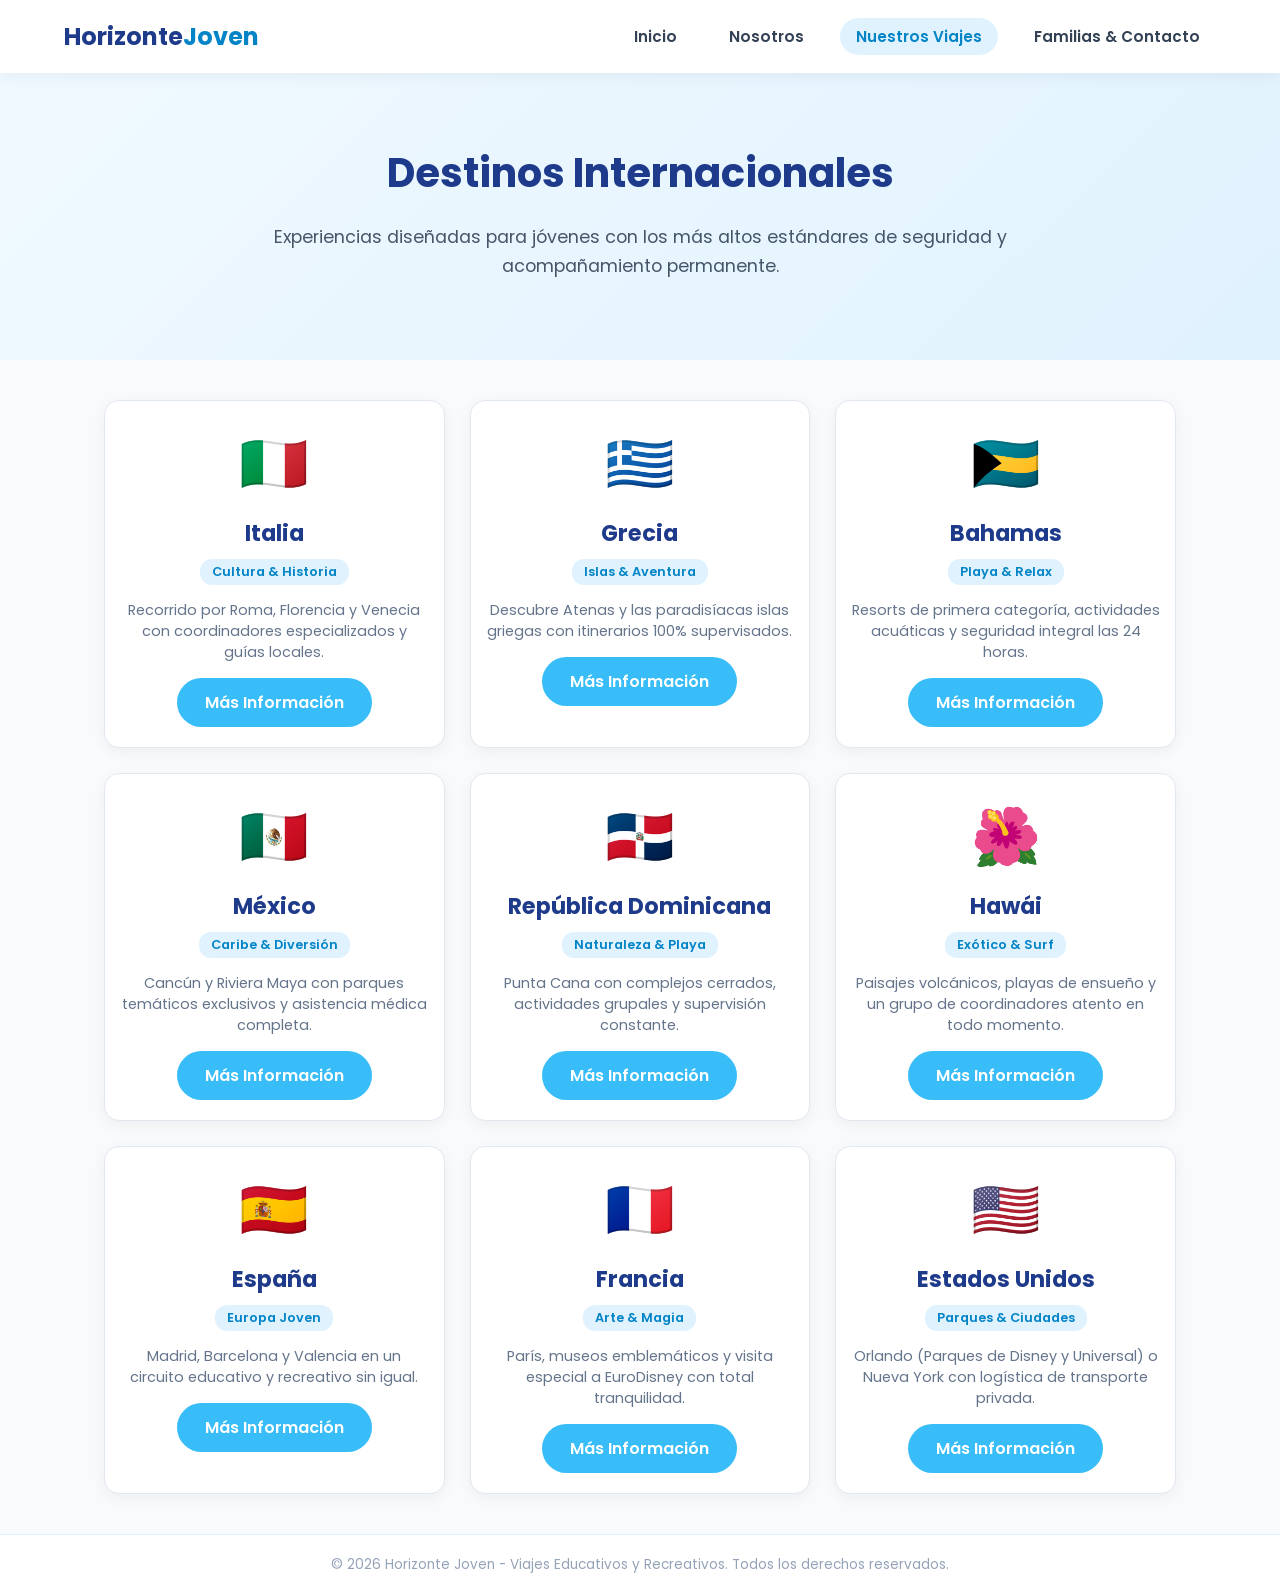
==== viajes.html @ dd91d9dc "Create viajes.html actualice mi sitio web para cuando quiera tocar el boton destino me aparezcan lug" ====
<!DOCTYPE html>
<html lang="es">
<head>
    <meta charset="UTF-8">
    <meta name="viewport" content="width=device-width, initial-scale=1.0">
    <title>Nuestros Destinos | Horizonte Joven</title>
    <link rel="stylesheet" href="css/styles.css">
    <link href="https://fonts.googleapis.com/css2?family=Poppins:wght@300;400;600;700&display=swap" rel="stylesheet">
    <style>
        /* Estilos específicos para la cuadrícula de destinos */
        .destinos-grid {
            display: grid;
            grid-template-columns: repeat(auto-fit, minmax(280px, 1fr));
            gap: 25px;
            padding: 40px 5%;
            max-width: 1200px;
            margin: 0 auto;
        }

        .destino-card {
            background: #ffffff;
            border-radius: 15px;
            overflow: hidden;
            box-shadow: var(--sombra-suave);
            border: 1px solid #e2e8f0;
            transition: transform 0.3s ease, box-shadow 0.3s ease;
            text-align: center;
            padding-bottom: 20px;
        }

        .destino-card:hover {
            transform: translateY(-8px);
            box-shadow: 0 8px 25px rgba(56, 189, 248, 0.2);
            border-color: var(--celeste-principal);
        }

        .destino-card .bandera {
            font-size: 3.5rem;
            margin: 20px 0 10px 0;
        }

        .destino-card h3 {
            color: var(--azul-serio);
            font-size: 1.4rem;
            margin-bottom: 8px;
        }

        .destino-card p {
            color: #64748b;
            font-size: 0.9rem;
            padding: 0 15px;
            margin-bottom: 15px;
        }

        .destino-card .tag {
            display: inline-block;
            background-color: var(--celeste-pastel);
            color: var(--celeste-oscuro);
            padding: 4px 12px;
            border-radius: 12px;
            font-size: 0.8rem;
            font-weight: 600;
            margin-bottom: 15px;
        }
    </style>
</head>
<body>

    <!-- Encabezado / Menú -->
    <header class="header">
        <div class="logo">
            <h1>Horizonte<span>Joven</span></h1>
        </div>
        <nav class="navbar">
            <ul class="nav-links">
                <li><a href="index.html">Inicio</a></li>
                <li><a href="nosotros.html">Nosotros</a></li>
                <li><a href="viajes.html" class="active">Nuestros Viajes</a></li>
                <li><a href="contacto.html">Familias & Contacto</a></li>
            </ul>
        </nav>
    </header>

    <!-- Banner Superior -->
    <section class="hero" style="padding: 50px 5%;">
        <div class="hero-content">
            <h2>Destinos Internacionales</h2>
            <p>Experiencias diseñadas para jóvenes con los más altos estándares de seguridad y acompañamiento permanente.</p>
        </div>
    </section>

    <!-- Tarjetas de Destinos -->
    <section class="destinos-grid">

        <!-- Italia -->
        <div class="destino-card">
            <div class="bandera">🇮🇹</div>
            <h3>Italia</h3>
            <span class="tag">Cultura & Historia</span>
            <p>Recorrido por Roma, Florencia y Venecia con coordinadores especializados y guías locales.</p>
            <a href="contacto.html" class="btn btn-primary">Más Información</a>
        </div>

        <!-- Grecia -->
        <div class="destino-card">
            <div class="bandera">🇬🇷</div>
            <h3>Grecia</h3>
            <span class="tag">Islas & Aventura</span>
            <p>Descubre Atenas y las paradisíacas islas griegas con itinerarios 100% supervisados.</p>
            <a href="contacto.html" class="btn btn-primary">Más Información</a>
        </div>

        <!-- Bahamas -->
        <div class="destino-card">
            <div class="bandera">🇧🇸</div>
            <h3>Bahamas</h3>
            <span class="tag">Playa & Relax</span>
            <p>Resorts de primera categoría, actividades acuáticas y seguridad integral las 24 horas.</p>
            <a href="contacto.html" class="btn btn-primary">Más Información</a>
        </div>

        <!-- México -->
        <div class="destino-card">
            <div class="bandera">🇲🇽</div>
            <h3>México</h3>
            <span class="tag">Caribe & Diversión</span>
            <p>Cancún y Riviera Maya con parques temáticos exclusivos y asistencia médica completa.</p>
            <a href="contacto.html" class="btn btn-primary">Más Información</a>
        </div>

        <!-- República Dominicana -->
        <div class="destino-card">
            <div class="bandera">🇩🇴</div>
            <h3>República Dominicana</h3>
            <span class="tag">Naturaleza & Playa</span>
            <p>Punta Cana con complejos cerrados, actividades grupales y supervisión constante.</p>
            <a href="contacto.html" class="btn btn-primary">Más Información</a>
        </div>

        <!-- Hawái -->
        <div class="destino-card">
            <div class="bandera">🌺</div>
            <h3>Hawái</h3>
            <span class="tag">Exótico & Surf</span>
            <p>Paisajes volcánicos, playas de ensueño y un grupo de coordinadores atento en todo momento.</p>
            <a href="contacto.html" class="btn btn-primary">Más Información</a>
        </div>

        <!-- España -->
        <div class="destino-card">
            <div class="bandera">🇪🇸</div>
            <h3>España</h3>
            <span class="tag">Europa Joven</span>
            <p>Madrid, Barcelona y Valencia en un circuito educativo y recreativo sin igual.</p>
            <a href="contacto.html" class="btn btn-primary">Más Información</a>
        </div>

        <!-- Francia -->
        <div class="destino-card">
            <div class="bandera">🇫🇷</div>
            <h3>Francia</h3>
            <span class="tag">Arte & Magia</span>
            <p>París, museos emblemáticos y visita especial a EuroDisney con total tranquilidad.</p>
            <a href="contacto.html" class="btn btn-primary">Más Información</a>
        </div>

        <!-- Estados Unidos -->
        <div class="destino-card">
            <div class="bandera">🇺🇸</div>
            <h3>Estados Unidos</h3>
            <span class="tag">Parques & Ciudades</span>
            <p>Orlando (Parques de Disney y Universal) o Nueva York con logística de transporte privada.</p>
            <a href="contacto.html" class="btn btn-primary">Más Información</a>
        </div>

    </section>

    <!-- Pie de página -->
    <footer>
        <p>&copy; 2026 Horizonte Joven - Viajes Educativos y Recreativos. Todos los derechos reservados.</p>
    </footer>

</body>
</html>
---- css/styles.css ----
/* Variables de Colores Pasteles y Celestes */
:root {
    --celeste-pastel: #e0f2fe;
    --celeste-principal: #38bdf8;
    --celeste-oscuro: #0284c7;
    --azul-serio: #1e3a8a;
    --blanco-fondo: #f8fafc;
    --texto-principal: #334155;
    --sombra-suave: 0 4px 15px rgba(0, 0, 0, 0.05);
}

/* Estilos Generales */
* {
    margin: 0;
    padding: 0;
    box-sizing: border-box;
    font-family: 'Poppins', sans-serif;
}

body {
    background-color: var(--blanco-fondo);
    color: var(--texto-principal);
}

/* Header y Barra de Navegación */
.header {
    display: flex;
    justify-content: space-between;
    align-items: center;
    padding: 1.2rem 5%;
    background-color: #ffffff;
    box-shadow: var(--sombra-suave);
    position: sticky;
    top: 0;
    z-index: 100;
}

.logo h1 {
    font-size: 1.5rem;
    color: var(--azul-serio);
}

.logo span {
    color: var(--celeste-oscuro);
}

/* Menú y Efectos Hover */
.nav-links {
    display: flex;
    list-style: none;
    gap: 20px;
}

.nav-links a {
    text-decoration: none;
    color: var(--texto-principal);
    font-weight: 600;
    font-size: 0.95rem;
    padding: 8px 16px;
    border-radius: 20px;
    transition: all 0.3s ease;
}

/* EFECTO HOVER EN EL MENÚ */
.nav-links a:hover {
    background-color: var(--celeste-pastel);
    color: var(--celeste-oscuro);
    transform: translateY(-2px);
}

.nav-links a.active {
    background-color: var(--celeste-pastel);
    color: var(--celeste-oscuro);
}

/* Hero Section */
.hero {
    background: linear-gradient(135deg, #f0f9ff 0%, var(--celeste-pastel) 100%);
    padding: 80px 5%;
    text-align: center;
}

.hero-content {
    max-width: 800px;
    margin: 0 auto;
}

.badge {
    background-color: #ffffff;
    color: var(--celeste-oscuro);
    padding: 6px 16px;
    border-radius: 20px;
    font-size: 0.85rem;
    font-weight: 600;
    border: 1px solid var(--celeste-principal);
}

.hero h2 {
    font-size: 2.5rem;
    color: var(--azul-serio);
    margin: 20px 0;
}

.hero p {
    font-size: 1.1rem;
    color: #475569;
    line-height: 1.6;
    margin-bottom: 30px;
}

/* Botones */
.btn {
    padding: 12px 28px;
    border-radius: 25px;
    font-weight: 600;
    cursor: pointer;
    border: none;
    transition: all 0.3s ease;
    text-decoration: none;
    display: inline-block;
}

.btn-primary {
    background-color: var(--celeste-principal);
    color: white;
}

.btn-primary:hover {
    background-color: var(--celeste-oscuro);
    box-shadow: 0 4px 10px rgba(56, 189, 248, 0.4);
}

.btn-secondary {
    background-color: #ffffff;
    color: var(--azul-serio);
    border: 1px solid var(--celeste-principal);
    margin-left: 10px;
}

.btn-secondary:hover {
    background-color: var(--celeste-pastel);
}

/* Sección de Tarjetas / Valores */
.features {
    padding: 60px 5%;
    text-align: center;
}

.features h2 {
    color: var(--azul-serio);
    margin-bottom: 40px;
}

.cards-container {
    display: flex;
    justify-content: center;
    gap: 30px;
    flex-wrap: wrap;
}

.card {
    background: white;
    padding: 30px;
    border-radius: 15px;
    width: 300px;
    box-shadow: var(--sombra-suave);
    border: 1px solid #f1f5f9;
    transition: transform 0.3s ease;
}

.card:hover {
    transform: translateY(-5px);
    border-color: var(--celeste-principal);
}

.card .icon {
    font-size: 2.5rem;
    margin-bottom: 15px;
}

.card h3 {
    color: var(--azul-serio);
    margin-bottom: 10px;
}

.card p {
    font-size: 0.9rem;
    color: #64748b;
    line-height: 1.5;
}

/* Estilos del Modal JavaScript */
.modal {
    display: none; 
    position: fixed; 
    top: 0;
    left: 0;
    width: 100%;
    height: 100%;
    background-color: rgba(0, 0, 0, 0.4);
    justify-content: center;
    align-items: center;
}

.modal-content {
    background-color: white;
    padding: 30px;
    border-radius: 15px;
    max-width: 500px;
    width: 90%;
    position: relative;
    border-top: 5px solid var(--celeste-principal);
}

.close-btn {
    position: absolute;
    right: 20px;
    top: 15px;
    font-size: 1.5rem;
    cursor: pointer;
}

.modal-content ul {
    list-style: none;
    margin-top: 15px;
}

.modal-content li {
    margin-bottom: 10px;
    color: var(--texto-principal);
}

/* Footer */
footer {
    background-color: #ffffff;
    text-align: center;
    padding: 20px;
    border-top: 1px solid var(--celeste-pastel);
    color: #94a3b8;
    font-size: 0.85rem;
}
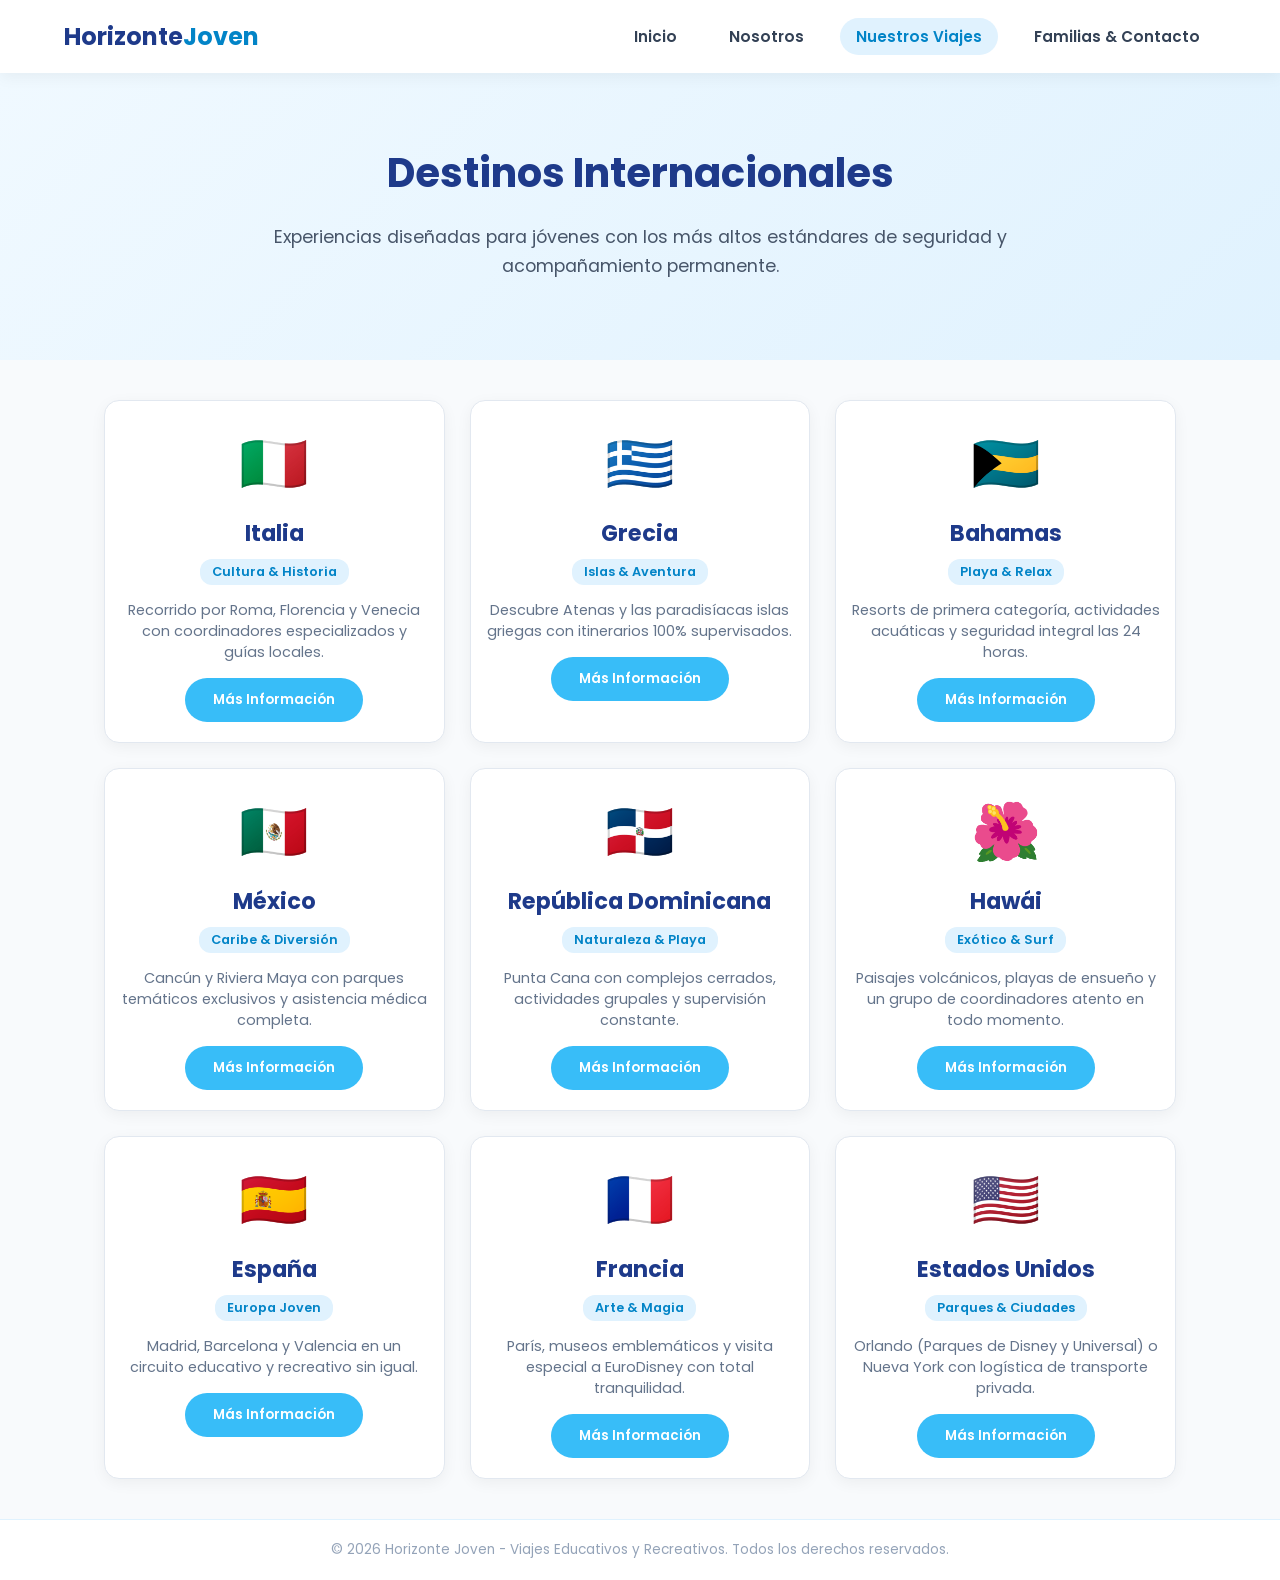
==== commit a4decf7e: "Update viajes.html actualice mi pagina web" ====
--- a/viajes.html
+++ b/viajes.html
@@ -7,7 +7,6 @@
     <link rel="stylesheet" href="css/styles.css">
     <link href="https://fonts.googleapis.com/css2?family=Poppins:wght@300;400;600;700&display=swap" rel="stylesheet">
     <style>
-        /* Estilos específicos para la cuadrícula de destinos */
         .destinos-grid {
             display: grid;
             grid-template-columns: repeat(auto-fit, minmax(280px, 1fr));
@@ -26,6 +25,7 @@
             transition: transform 0.3s ease, box-shadow 0.3s ease;
             text-align: center;
             padding-bottom: 20px;
+            cursor: pointer;
         }
 
         .destino-card:hover {
@@ -62,6 +62,43 @@
             font-weight: 600;
             margin-bottom: 15px;
         }
+
+        /* Estilos de la ventana emergente (Modal) */
+        .modal {
+            display: none;
+            position: fixed;
+            top: 0; left: 0;
+            width: 100%; height: 100%;
+            background: rgba(0, 0, 0, 0.7);
+            justify-content: center;
+            align-items: center;
+            z-index: 1000;
+        }
+
+        .modal-contenido {
+            background: #fff;
+            padding: 25px;
+            border-radius: 15px;
+            max-width: 500px;
+            width: 90%;
+            position: relative;
+            text-align: center;
+        }
+
+        .modal-contenido img {
+            width: 100%;
+            height: 200px;
+            object-fit: cover;
+            border-radius: 10px;
+        }
+
+        .cerrar-btn {
+            position: absolute;
+            top: 10px; right: 15px;
+            font-size: 24px;
+            cursor: pointer;
+            color: #333;
+        }
     </style>
 </head>
 <body>
@@ -93,92 +130,108 @@
     <section class="destinos-grid">
 
         <!-- Italia -->
-        <div class="destino-card">
+        <div class="destino-card tarjeta-destino" data-destino="italia">
             <div class="bandera">🇮🇹</div>
             <h3>Italia</h3>
             <span class="tag">Cultura & Historia</span>
             <p>Recorrido por Roma, Florencia y Venecia con coordinadores especializados y guías locales.</p>
-            <a href="contacto.html" class="btn btn-primary">Más Información</a>
+            <button class="btn btn-primary">Más Información</button>
         </div>
 
         <!-- Grecia -->
-        <div class="destino-card">
+        <div class="destino-card tarjeta-destino" data-destino="grecia">
             <div class="bandera">🇬🇷</div>
             <h3>Grecia</h3>
             <span class="tag">Islas & Aventura</span>
             <p>Descubre Atenas y las paradisíacas islas griegas con itinerarios 100% supervisados.</p>
-            <a href="contacto.html" class="btn btn-primary">Más Información</a>
+            <button class="btn btn-primary">Más Información</button>
         </div>
 
         <!-- Bahamas -->
-        <div class="destino-card">
+        <div class="destino-card tarjeta-destino" data-destino="bahamas">
             <div class="bandera">🇧🇸</div>
             <h3>Bahamas</h3>
             <span class="tag">Playa & Relax</span>
             <p>Resorts de primera categoría, actividades acuáticas y seguridad integral las 24 horas.</p>
-            <a href="contacto.html" class="btn btn-primary">Más Información</a>
+            <button class="btn btn-primary">Más Información</button>
         </div>
 
         <!-- México -->
-        <div class="destino-card">
+        <div class="destino-card tarjeta-destino" data-destino="mexico">
             <div class="bandera">🇲🇽</div>
             <h3>México</h3>
             <span class="tag">Caribe & Diversión</span>
             <p>Cancún y Riviera Maya con parques temáticos exclusivos y asistencia médica completa.</p>
-            <a href="contacto.html" class="btn btn-primary">Más Información</a>
+            <button class="btn btn-primary">Más Información</button>
         </div>
 
         <!-- República Dominicana -->
-        <div class="destino-card">
+        <div class="destino-card tarjeta-destino" data-destino="republicadominicana">
             <div class="bandera">🇩🇴</div>
             <h3>República Dominicana</h3>
             <span class="tag">Naturaleza & Playa</span>
             <p>Punta Cana con complejos cerrados, actividades grupales y supervisión constante.</p>
-            <a href="contacto.html" class="btn btn-primary">Más Información</a>
+            <button class="btn btn-primary">Más Información</button>
         </div>
 
         <!-- Hawái -->
-        <div class="destino-card">
+        <div class="destino-card tarjeta-destino" data-destino="hawai">
             <div class="bandera">🌺</div>
             <h3>Hawái</h3>
             <span class="tag">Exótico & Surf</span>
             <p>Paisajes volcánicos, playas de ensueño y un grupo de coordinadores atento en todo momento.</p>
-            <a href="contacto.html" class="btn btn-primary">Más Información</a>
+            <button class="btn btn-primary">Más Información</button>
         </div>
 
         <!-- España -->
-        <div class="destino-card">
+        <div class="destino-card tarjeta-destino" data-destino="espana">
             <div class="bandera">🇪🇸</div>
             <h3>España</h3>
             <span class="tag">Europa Joven</span>
             <p>Madrid, Barcelona y Valencia en un circuito educativo y recreativo sin igual.</p>
-            <a href="contacto.html" class="btn btn-primary">Más Información</a>
+            <button class="btn btn-primary">Más Información</button>
         </div>
 
         <!-- Francia -->
-        <div class="destino-card">
+        <div class="destino-card tarjeta-destino" data-destino="francia">
             <div class="bandera">🇫🇷</div>
             <h3>Francia</h3>
             <span class="tag">Arte & Magia</span>
             <p>París, museos emblemáticos y visita especial a EuroDisney con total tranquilidad.</p>
-            <a href="contacto.html" class="btn btn-primary">Más Información</a>
+            <button class="btn btn-primary">Más Información</button>
         </div>
 
         <!-- Estados Unidos -->
-        <div class="destino-card">
+        <div class="destino-card tarjeta-destino" data-destino="estadosunidos">
             <div class="bandera">🇺🇸</div>
             <h3>Estados Unidos</h3>
             <span class="tag">Parques & Ciudades</span>
             <p>Orlando (Parques de Disney y Universal) o Nueva York con logística de transporte privada.</p>
-            <a href="contacto.html" class="btn btn-primary">Más Información</a>
+            <button class="btn btn-primary">Más Información</button>
         </div>
 
     </section>
+
+    <!-- Ventana Emergente (Modal) -->
+    <div id="modal-destino" class="modal">
+        <div class="modal-contenido">
+            <span class="cerrar-btn">&times;</span>
+            <img id="modal-img" src="" alt="Imagen Destino">
+            <h3 id="modal-titulo" style="margin-top: 15px;"></h3>
+            <span id="modal-tag" class="tag"></span>
+            <p id="modal-desc" style="margin: 10px 0;"></p>
+            <ul id="modal-lista" style="text-align: left; padding-left: 20px; color: #475569;"></ul>
+        </div>
+    </div>
 
     <!-- Pie de página -->
     <footer>
         <p>&copy; 2026 Horizonte Joven - Viajes Educativos y Recreativos. Todos los derechos reservados.</p>
     </footer>
 
+    <!-- Enlaces a Scripts -->
+    <script src="destinos-data.js"></script>
+    <script src="main.js"></script>
+
 </body>
 </html>
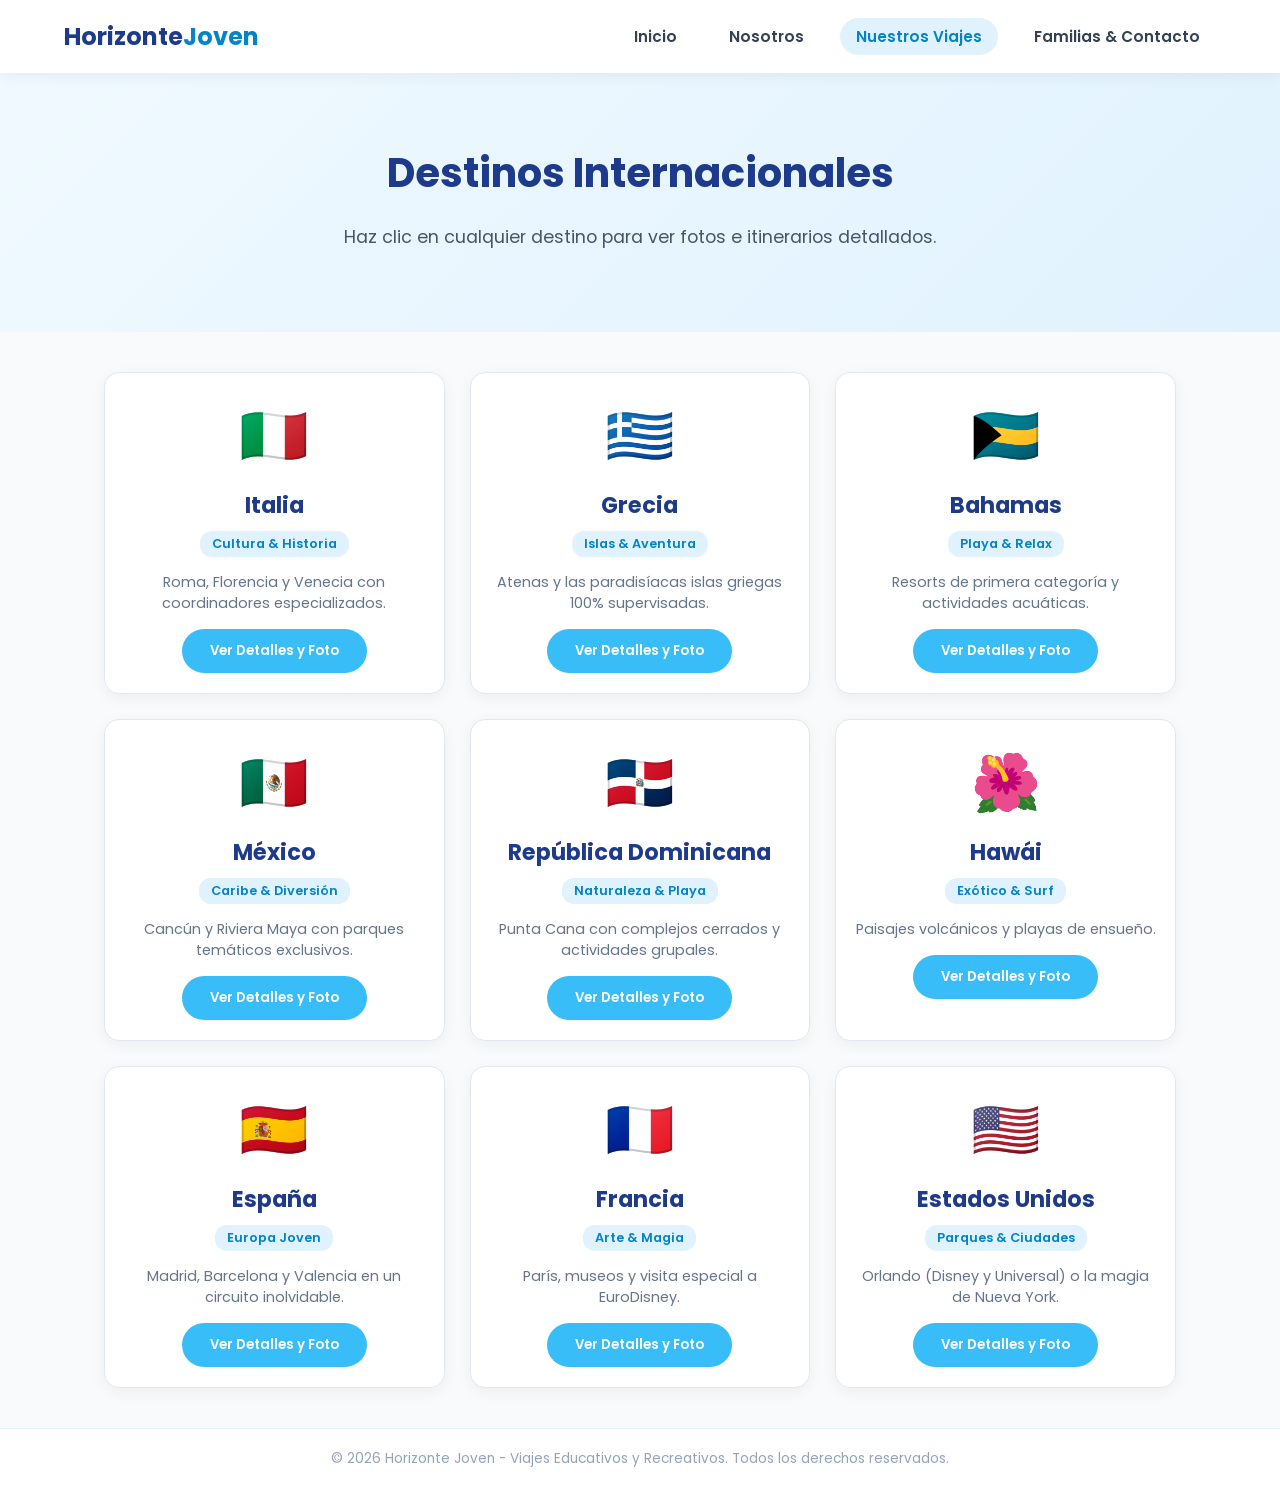
==== commit 0ddee6d4: "Update viajes.html ajuste cosass de lacpagina" ====
--- a/viajes.html
+++ b/viajes.html
@@ -22,15 +22,13 @@
             overflow: hidden;
             box-shadow: var(--sombra-suave);
             border: 1px solid #e2e8f0;
-            transition: transform 0.3s ease, box-shadow 0.3s ease;
+            transition: transform 0.3s ease;
             text-align: center;
             padding-bottom: 20px;
-            cursor: pointer;
         }
 
         .destino-card:hover {
             transform: translateY(-8px);
-            box-shadow: 0 8px 25px rgba(56, 189, 248, 0.2);
             border-color: var(--celeste-principal);
         }
 
@@ -63,47 +61,52 @@
             margin-bottom: 15px;
         }
 
-        /* Estilos de la ventana emergente (Modal) */
-        .modal {
-            display: none;
-            position: fixed;
-            top: 0; left: 0;
-            width: 100%; height: 100%;
-            background: rgba(0, 0, 0, 0.7);
-            justify-content: center;
-            align-items: center;
-            z-index: 1000;
-        }
-
-        .modal-contenido {
-            background: #fff;
-            padding: 25px;
-            border-radius: 15px;
-            max-width: 500px;
-            width: 90%;
-            position: relative;
-            text-align: center;
-        }
-
-        .modal-contenido img {
+        /* Estilos de la foto en el Modal */
+        .modal-img {
             width: 100%;
             height: 200px;
             object-fit: cover;
             border-radius: 10px;
-        }
-
-        .cerrar-btn {
-            position: absolute;
-            top: 10px; right: 15px;
-            font-size: 24px;
-            cursor: pointer;
-            color: #333;
+            margin-bottom: 15px;
+        }
+
+        .modal-content-destino {
+            max-width: 600px;
+            text-align: left;
+        }
+
+        .modal-content-destino h3 {
+            color: var(--azul-serio);
+            font-size: 1.6rem;
+            margin-bottom: 10px;
+        }
+
+        .modal-content-destino p {
+            color: #475569;
+            line-height: 1.6;
+            margin-bottom: 15px;
+        }
+
+        .modal-details {
+            background-color: var(--celeste-pastel);
+            padding: 15px;
+            border-radius: 10px;
+            margin-bottom: 20px;
+        }
+
+        .modal-details ul {
+            list-style: none;
+        }
+
+        .modal-details li {
+            font-size: 0.9rem;
+            color: var(--azul-serio);
+            margin-bottom: 5px;
         }
     </style>
 </head>
 <body>
 
-    <!-- Encabezado / Menú -->
     <header class="header">
         <div class="logo">
             <h1>Horizonte<span>Joven</span></h1>
@@ -118,120 +121,204 @@
         </nav>
     </header>
 
-    <!-- Banner Superior -->
     <section class="hero" style="padding: 50px 5%;">
         <div class="hero-content">
             <h2>Destinos Internacionales</h2>
-            <p>Experiencias diseñadas para jóvenes con los más altos estándares de seguridad y acompañamiento permanente.</p>
+            <p>Haz clic en cualquier destino para ver fotos e itinerarios detallados.</p>
         </div>
     </section>
 
-    <!-- Tarjetas de Destinos -->
+    <!-- Lista de Destinos -->
     <section class="destinos-grid">
 
-        <!-- Italia -->
-        <div class="destino-card tarjeta-destino" data-destino="italia">
+        <div class="destino-card">
             <div class="bandera">🇮🇹</div>
             <h3>Italia</h3>
             <span class="tag">Cultura & Historia</span>
-            <p>Recorrido por Roma, Florencia y Venecia con coordinadores especializados y guías locales.</p>
-            <button class="btn btn-primary">Más Información</button>
-        </div>
-
-        <!-- Grecia -->
-        <div class="destino-card tarjeta-destino" data-destino="grecia">
+            <p>Roma, Florencia y Venecia con coordinadores especializados.</p>
+            <button class="btn btn-primary btn-destino" data-destino="italia">Ver Detalles y Foto</button>
+        </div>
+
+        <div class="destino-card">
             <div class="bandera">🇬🇷</div>
             <h3>Grecia</h3>
             <span class="tag">Islas & Aventura</span>
-            <p>Descubre Atenas y las paradisíacas islas griegas con itinerarios 100% supervisados.</p>
-            <button class="btn btn-primary">Más Información</button>
-        </div>
-
-        <!-- Bahamas -->
-        <div class="destino-card tarjeta-destino" data-destino="bahamas">
+            <p>Atenas y las paradisíacas islas griegas 100% supervisadas.</p>
+            <button class="btn btn-primary btn-destino" data-destino="grecia">Ver Detalles y Foto</button>
+        </div>
+
+        <div class="destino-card">
             <div class="bandera">🇧🇸</div>
             <h3>Bahamas</h3>
             <span class="tag">Playa & Relax</span>
-            <p>Resorts de primera categoría, actividades acuáticas y seguridad integral las 24 horas.</p>
-            <button class="btn btn-primary">Más Información</button>
-        </div>
-
-        <!-- México -->
-        <div class="destino-card tarjeta-destino" data-destino="mexico">
+            <p>Resorts de primera categoría y actividades acuáticas.</p>
+            <button class="btn btn-primary btn-destino" data-destino="bahamas">Ver Detalles y Foto</button>
+        </div>
+
+        <div class="destino-card">
             <div class="bandera">🇲🇽</div>
             <h3>México</h3>
             <span class="tag">Caribe & Diversión</span>
-            <p>Cancún y Riviera Maya con parques temáticos exclusivos y asistencia médica completa.</p>
-            <button class="btn btn-primary">Más Información</button>
-        </div>
-
-        <!-- República Dominicana -->
-        <div class="destino-card tarjeta-destino" data-destino="republicadominicana">
+            <p>Cancún y Riviera Maya con parques temáticos exclusivos.</p>
+            <button class="btn btn-primary btn-destino" data-destino="mexico">Ver Detalles y Foto</button>
+        </div>
+
+        <div class="destino-card">
             <div class="bandera">🇩🇴</div>
             <h3>República Dominicana</h3>
             <span class="tag">Naturaleza & Playa</span>
-            <p>Punta Cana con complejos cerrados, actividades grupales y supervisión constante.</p>
-            <button class="btn btn-primary">Más Información</button>
-        </div>
-
-        <!-- Hawái -->
-        <div class="destino-card tarjeta-destino" data-destino="hawai">
+            <p>Punta Cana con complejos cerrados y actividades grupales.</p>
+            <button class="btn btn-primary btn-destino" data-destino="dominicana">Ver Detalles y Foto</button>
+        </div>
+
+        <div class="destino-card">
             <div class="bandera">🌺</div>
             <h3>Hawái</h3>
             <span class="tag">Exótico & Surf</span>
-            <p>Paisajes volcánicos, playas de ensueño y un grupo de coordinadores atento en todo momento.</p>
-            <button class="btn btn-primary">Más Información</button>
-        </div>
-
-        <!-- España -->
-        <div class="destino-card tarjeta-destino" data-destino="espana">
+            <p>Paisajes volcánicos y playas de ensueño.</p>
+            <button class="btn btn-primary btn-destino" data-destino="hawai">Ver Detalles y Foto</button>
+        </div>
+
+        <div class="destino-card">
             <div class="bandera">🇪🇸</div>
             <h3>España</h3>
             <span class="tag">Europa Joven</span>
-            <p>Madrid, Barcelona y Valencia en un circuito educativo y recreativo sin igual.</p>
-            <button class="btn btn-primary">Más Información</button>
-        </div>
-
-        <!-- Francia -->
-        <div class="destino-card tarjeta-destino" data-destino="francia">
+            <p>Madrid, Barcelona y Valencia en un circuito inolvidable.</p>
+            <button class="btn btn-primary btn-destino" data-destino="espana">Ver Detalles y Foto</button>
+        </div>
+
+        <div class="destino-card">
             <div class="bandera">🇫🇷</div>
             <h3>Francia</h3>
             <span class="tag">Arte & Magia</span>
-            <p>París, museos emblemáticos y visita especial a EuroDisney con total tranquilidad.</p>
-            <button class="btn btn-primary">Más Información</button>
-        </div>
-
-        <!-- Estados Unidos -->
-        <div class="destino-card tarjeta-destino" data-destino="estadosunidos">
+            <p>París, museos y visita especial a EuroDisney.</p>
+            <button class="btn btn-primary btn-destino" data-destino="francia">Ver Detalles y Foto</button>
+        </div>
+
+        <div class="destino-card">
             <div class="bandera">🇺🇸</div>
             <h3>Estados Unidos</h3>
             <span class="tag">Parques & Ciudades</span>
-            <p>Orlando (Parques de Disney y Universal) o Nueva York con logística de transporte privada.</p>
-            <button class="btn btn-primary">Más Información</button>
+            <p>Orlando (Disney y Universal) o la magia de Nueva York.</p>
+            <button class="btn btn-primary btn-destino" data-destino="eeuu">Ver Detalles y Foto</button>
         </div>
 
     </section>
 
-    <!-- Ventana Emergente (Modal) -->
+    <!-- Modal Emergente para el Destino -->
     <div id="modal-destino" class="modal">
-        <div class="modal-contenido">
-            <span class="cerrar-btn">&times;</span>
-            <img id="modal-img" src="" alt="Imagen Destino">
-            <h3 id="modal-titulo" style="margin-top: 15px;"></h3>
-            <span id="modal-tag" class="tag"></span>
-            <p id="modal-desc" style="margin: 10px 0;"></p>
-            <ul id="modal-lista" style="text-align: left; padding-left: 20px; color: #475569;"></ul>
+        <div class="modal-content modal-content-destino">
+            <span class="close-btn">&times;</span>
+            <img id="modal-img" class="modal-img" src="" alt="Foto del destino">
+            <h3 id="modal-titulo"></h3>
+            <p id="modal-descripcion"></p>
+            <div class="modal-details">
+                <ul id="modal-lista"></ul>
+            </div>
+            <a href="contacto.html" class="btn btn-primary" style="display: inline-block; width: 100%; text-align: center;">Consultar por este Viaje</a>
         </div>
     </div>
 
-    <!-- Pie de página -->
     <footer>
         <p>&copy; 2026 Horizonte Joven - Viajes Educativos y Recreativos. Todos los derechos reservados.</p>
     </footer>
 
-    <!-- Enlaces a Scripts -->
-    <script src="destinos-data.js"></script>
-    <script src="main.js"></script>
-
+    <!-- Script Interactivo de los Destinos -->
+    <script>
+        // Información y fotos de cada país
+        const infoDestinos = {
+            italia: {
+                titulo: "Italia: Arte, Historia y Cultura",
+                foto: "https://images.unsplash.com/photo-1552832230-c0197dd311b5?q=80&w=800&auto=format&fit=crop",
+                descripcion: "Un recorrido inolvidable por las ciudades más emblemáticas de Italia. Diseñado para jóvenes que buscan conocer monumentos históricos con la máxima seguridad.",
+                detalles: ["📍 Visitas: Roma, Coliseo, Florencia y paseo en góndola en Venecia.", "🛡️ Cuidado: Bus privado para el grupo durante todo el recorrido.", "🏥 Asistencia: Seguro médico internacional con cobertura total."]
+            },
+            grecia: {
+                titulo: "Grecia: Historia Antigua e Islas Paradisíacas",
+                foto: "https://images.unsplash.com/photo-1533105079780-92b9be482077?q=80&w=800&auto=format&fit=crop",
+                descripcion: "Combina la historia mitológica de Atenas con las hermosas aguas del Mar Egeo en Mykonos y Santorini.",
+                detalles: ["📍 Visitas: Acrópolis de Atenas, Santorini y Mykonos.", "🛡️ Cuidado: Coordinador cada 8 adolescentes en paseos en ferry.", "🏥 Asistencia: Guías locales bilingües y médicos en destino."]
+            },
+            bahamas: {
+                titulo: "Bahamas: Caribe Tropical y Diversión Acuática",
+                foto: "https://images.unsplash.com/photo-1548574505-5e2386903d8f?q=80&w=800&auto=format&fit=crop",
+                descripcion: "Un entorno seguro en resorts privados frente al mar, ideal para el descanso, actividades acuáticas y fiestas de integración supervisadas.",
+                detalles: ["📍 Visitas: Nassau, playas privadas y parques acuáticos.", "🛡️ Cuidado: Salvavidas dedicados y guardias privados 24h.", "🏥 Asistencia: Servicio de enfermería en el resort."]
+            },
+            mexico: {
+                titulo: "México: Cancún y Riviera Maya",
+                foto: "https://images.unsplash.com/photo-1512813195386-6cf811ad3542?q=80&w=800&auto=format&fit=crop",
+                descripcion: "Playa, parques ecológicos como Xcaret y ruinas mayas. Un itinerario lleno de energía y cultura.",
+                detalles: ["📍 Visitas: Chichén Itzá, Cenotes y Parques Xcaret.", "🛡️ Cuidado: Hoteles All-Inclusive familiares cerrados al público general.", "🏥 Asistencia: Pulseras con chip de localización opcional."]
+            },
+            dominicana: {
+                titulo: "República Dominicana: Punta Cana",
+                foto: "https://images.unsplash.com/photo-1540555700478-4be289fbecef?q=80&w=800&auto=format&fit=crop",
+                descripcion: "El destino preferido para graduados y grupos jóvenes. Playas de arena blanca, catamarán y actividades deportivas.",
+                detalles: ["📍 Visitas: Isla Saona, tours de snorkel y playas privadas.", "🛡️ Cuidado: Monitoreo constante del grupo en el hotel.", "🏥 Asistencia: Médico de cabecera viajando con la delegación."]
+            },
+            hawai: {
+                titulo: "Hawái: Naturaleza, Surf y Aventura Volcánica",
+                foto: "https://images.unsplash.com/photo-1507525428034-b723cf961d3e?q=80&w=800&auto=format&fit=crop",
+                descripcion: "Una experiencia exótica y segura en el Pacífico. Explora la cultura Polinesia, volcanes activos y clases de surf adaptadas.",
+                detalles: ["📍 Visitas: Honolulu, Waikiki Beach y Pearl Harbor.", "🛡️ Cuidado: Instructores certificados para actividades de agua.", "🏥 Asistencia: Cobertura de salud de nivel EE. UU."]
+            },
+            espana: {
+                titulo: "España: Madrid, Barcelona y Costa Brava",
+                foto: "https://images.unsplash.com/photo-1543783207-ec64e4d95325?q=80&w=800&auto=format&fit=crop",
+                descripcion: "Cultura, museos, estadios de fútbol y parques de atracciones en un entorno de idioma nativo y máxima tranquilidad.",
+                detalles: ["📍 Visitas: Parque Warner, Estadio Santiago Bernabéu, Sagrada Familia.", "🛡️ Cuidado: Hoteles en zonas residenciales tranquilas.", "🏥 Asistencia: Centro de atención 24h en español."]
+            },
+            francia: {
+                titulo: "Francia: París y Disneyland",
+                foto: "https://images.unsplash.com/photo-1502602898657-3e91760cbb34?q=80&w=800&auto=format&fit=crop",
+                descripcion: "La magia de París combinada con la diversión ilimitada en el parque Disneyland París.",
+                detalles: ["📍 Visitas: Torre Eiffel, Museo del Louvre, Disneyland París.", "🛡️ Cuidado: Entradas prioritarias para evitar filas y aglomeraciones.", "🏥 Asistencia: Staff multilingüe a disposición permanente."]
+            },
+            eeuu: {
+                titulo: "Estados Unidos: Orlando & Nueva York",
+                foto: "https://images.unsplash.com/photo-1508873696983-2df515122519?q=80&w=800&auto=format&fit=crop",
+                descripcion: "La combinación perfecta entre la magia de los parques temáticos de Orlando y la emoción de la Gran Manzana.",
+                detalles: ["📍 Visitas: Magic Kingdom, Universal Studios, Times Square, Estatua de la Libertad.", "🛡️ Cuidado: Traslados en buses privados con choferes certificados.", "🏥 Asistencia: Seguro médico con máxima cobertura en EE. UU."]
+            }
+        };
+
+        const modal = document.getElementById("modal-destino");
+        const closeBtn = document.querySelector(".close-btn");
+        const btns = document.querySelectorAll(".btn-destino");
+
+        btns.forEach(btn => {
+            btn.addEventListener("click", () => {
+                const clave = btn.getAttribute("data-destino");
+                const data = infoDestinos[clave];
+
+                if (data) {
+                    document.getElementById("modal-img").src = data.foto;
+                    document.getElementById("modal-titulo").textContent = data.titulo;
+                    document.getElementById("modal-descripcion").textContent = data.descripcion;
+
+                    const lista = document.getElementById("modal-lista");
+                    lista.innerHTML = "";
+                    data.detalles.forEach(item => {
+                        const li = document.createElement("li");
+                        li.textContent = item;
+                        lista.appendChild(li);
+                    });
+
+                    modal.style.display = "flex";
+                }
+            });
+        });
+
+        closeBtn.addEventListener("click", () => {
+            modal.style.display = "none";
+        });
+
+        window.addEventListener("click", (e) => {
+            if (e.target === modal) {
+                modal.style.display = "none";
+            }
+        });
+    </script>
 </body>
 </html>
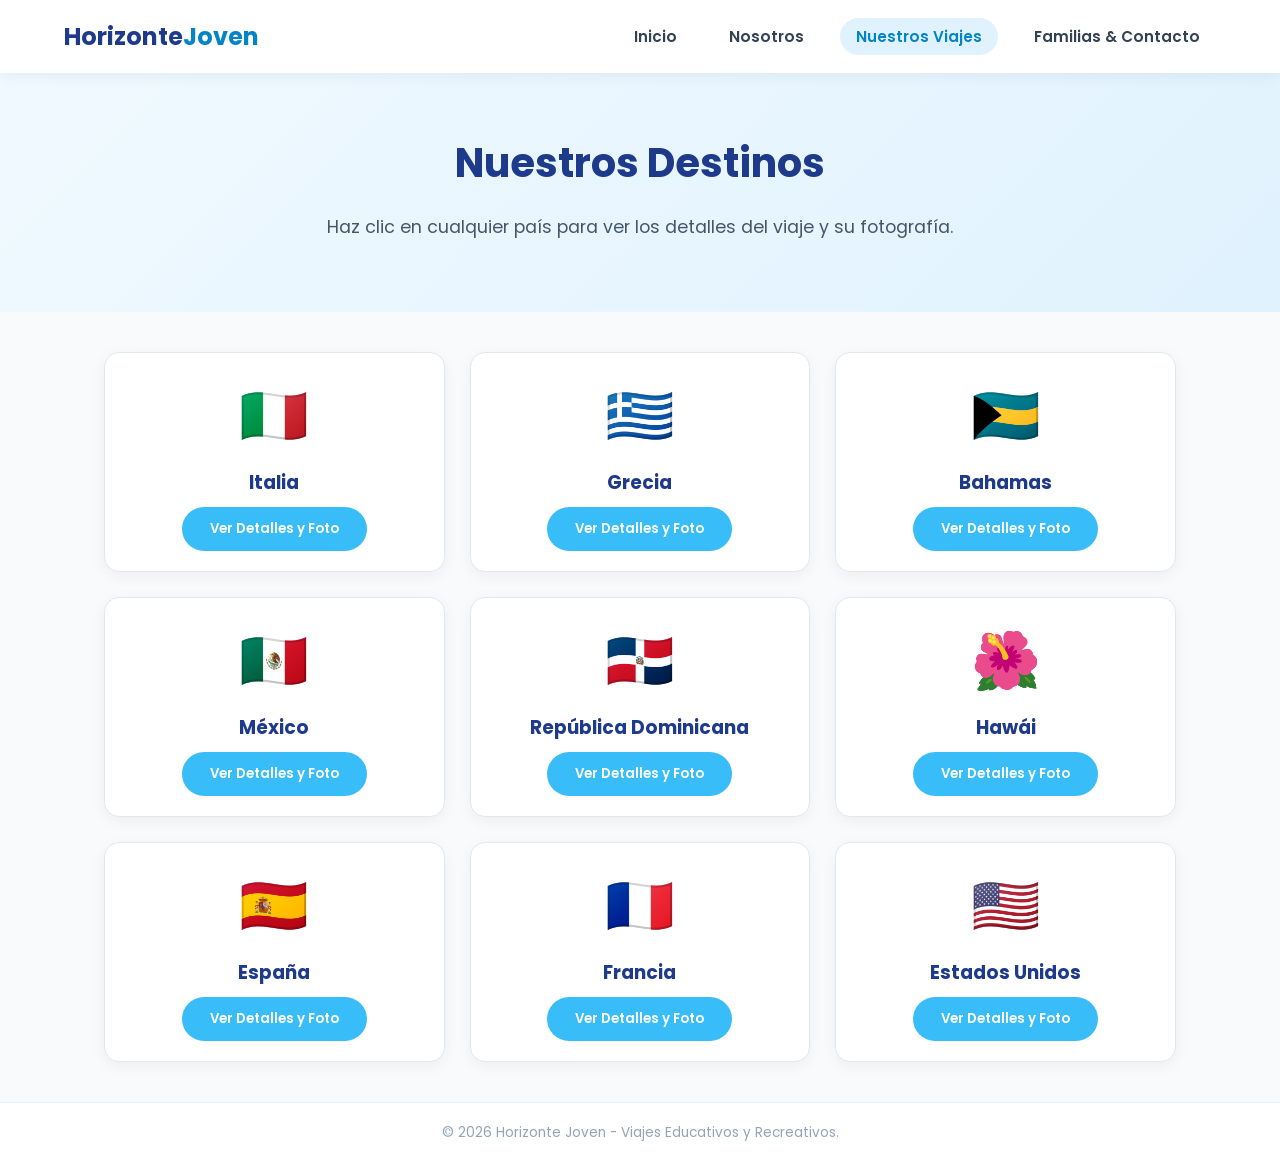
==== commit eeb3379c: "Update viajes.html" ====
--- a/viajes.html
+++ b/viajes.html
@@ -15,93 +15,57 @@
             max-width: 1200px;
             margin: 0 auto;
         }
-
         .destino-card {
             background: #ffffff;
             border-radius: 15px;
-            overflow: hidden;
-            box-shadow: var(--sombra-suave);
+            box-shadow: 0 4px 15px rgba(0, 0, 0, 0.05);
             border: 1px solid #e2e8f0;
-            transition: transform 0.3s ease;
             text-align: center;
-            padding-bottom: 20px;
+            padding: 20px;
         }
-
-        .destino-card:hover {
-            transform: translateY(-8px);
-            border-color: var(--celeste-principal);
+        .destino-card .bandera { font-size: 3.5rem; }
+        .destino-card h3 { color: #1e3a8a; margin: 10px 0; }
+        
+        /* ESTILOS DEL MODAL GARANTIZADOS */
+        .modal {
+            display: none;
+            position: fixed;
+            top: 0;
+            left: 0;
+            width: 100%;
+            height: 100%;
+            background-color: rgba(0, 0, 0, 0.6);
+            z-index: 1000;
+            justify-content: center;
+            align-items: center;
         }
-
-        .destino-card .bandera {
-            font-size: 3.5rem;
-            margin: 20px 0 10px 0;
+        .modal-content-destino {
+            background-color: #ffffff;
+            padding: 25px;
+            border-radius: 15px;
+            max-width: 500px;
+            width: 90%;
+            position: relative;
+            box-shadow: 0 10px 25px rgba(0,0,0,0.2);
+            text-align: left;
         }
-
-        .destino-card h3 {
-            color: var(--azul-serio);
-            font-size: 1.4rem;
-            margin-bottom: 8px;
+        .close-btn {
+            position: absolute;
+            right: 15px;
+            top: 10px;
+            font-size: 2rem;
+            font-weight: bold;
+            color: #64748b;
+            cursor: pointer;
         }
-
-        .destino-card p {
-            color: #64748b;
-            font-size: 0.9rem;
-            padding: 0 15px;
-            margin-bottom: 15px;
-        }
-
-        .destino-card .tag {
-            display: inline-block;
-            background-color: var(--celeste-pastel);
-            color: var(--celeste-oscuro);
-            padding: 4px 12px;
-            border-radius: 12px;
-            font-size: 0.8rem;
-            font-weight: 600;
-            margin-bottom: 15px;
-        }
-
-        /* Estilos de la foto en el Modal */
+        .close-btn:hover { color: #000; }
         .modal-img {
             width: 100%;
             height: 200px;
             object-fit: cover;
             border-radius: 10px;
+            margin-top: 15px;
             margin-bottom: 15px;
-        }
-
-        .modal-content-destino {
-            max-width: 600px;
-            text-align: left;
-        }
-
-        .modal-content-destino h3 {
-            color: var(--azul-serio);
-            font-size: 1.6rem;
-            margin-bottom: 10px;
-        }
-
-        .modal-content-destino p {
-            color: #475569;
-            line-height: 1.6;
-            margin-bottom: 15px;
-        }
-
-        .modal-details {
-            background-color: var(--celeste-pastel);
-            padding: 15px;
-            border-radius: 10px;
-            margin-bottom: 20px;
-        }
-
-        .modal-details ul {
-            list-style: none;
-        }
-
-        .modal-details li {
-            font-size: 0.9rem;
-            color: var(--azul-serio);
-            margin-bottom: 5px;
         }
     </style>
 </head>
@@ -121,190 +85,98 @@
         </nav>
     </header>
 
-    <section class="hero" style="padding: 50px 5%;">
+    <section class="hero" style="padding: 40px 5%;">
         <div class="hero-content">
-            <h2>Destinos Internacionales</h2>
-            <p>Haz clic en cualquier destino para ver fotos e itinerarios detallados.</p>
+            <h2>Nuestros Destinos</h2>
+            <p>Haz clic en cualquier país para ver los detalles del viaje y su fotografía.</p>
         </div>
     </section>
 
-    <!-- Lista de Destinos -->
     <section class="destinos-grid">
-
         <div class="destino-card">
             <div class="bandera">🇮🇹</div>
             <h3>Italia</h3>
-            <span class="tag">Cultura & Historia</span>
-            <p>Roma, Florencia y Venecia con coordinadores especializados.</p>
             <button class="btn btn-primary btn-destino" data-destino="italia">Ver Detalles y Foto</button>
         </div>
-
         <div class="destino-card">
             <div class="bandera">🇬🇷</div>
             <h3>Grecia</h3>
-            <span class="tag">Islas & Aventura</span>
-            <p>Atenas y las paradisíacas islas griegas 100% supervisadas.</p>
             <button class="btn btn-primary btn-destino" data-destino="grecia">Ver Detalles y Foto</button>
         </div>
-
         <div class="destino-card">
             <div class="bandera">🇧🇸</div>
             <h3>Bahamas</h3>
-            <span class="tag">Playa & Relax</span>
-            <p>Resorts de primera categoría y actividades acuáticas.</p>
             <button class="btn btn-primary btn-destino" data-destino="bahamas">Ver Detalles y Foto</button>
         </div>
-
         <div class="destino-card">
             <div class="bandera">🇲🇽</div>
             <h3>México</h3>
-            <span class="tag">Caribe & Diversión</span>
-            <p>Cancún y Riviera Maya con parques temáticos exclusivos.</p>
             <button class="btn btn-primary btn-destino" data-destino="mexico">Ver Detalles y Foto</button>
         </div>
-
         <div class="destino-card">
             <div class="bandera">🇩🇴</div>
             <h3>República Dominicana</h3>
-            <span class="tag">Naturaleza & Playa</span>
-            <p>Punta Cana con complejos cerrados y actividades grupales.</p>
             <button class="btn btn-primary btn-destino" data-destino="dominicana">Ver Detalles y Foto</button>
         </div>
-
         <div class="destino-card">
             <div class="bandera">🌺</div>
             <h3>Hawái</h3>
-            <span class="tag">Exótico & Surf</span>
-            <p>Paisajes volcánicos y playas de ensueño.</p>
             <button class="btn btn-primary btn-destino" data-destino="hawai">Ver Detalles y Foto</button>
         </div>
-
         <div class="destino-card">
             <div class="bandera">🇪🇸</div>
             <h3>España</h3>
-            <span class="tag">Europa Joven</span>
-            <p>Madrid, Barcelona y Valencia en un circuito inolvidable.</p>
             <button class="btn btn-primary btn-destino" data-destino="espana">Ver Detalles y Foto</button>
         </div>
-
         <div class="destino-card">
             <div class="bandera">🇫🇷</div>
             <h3>Francia</h3>
-            <span class="tag">Arte & Magia</span>
-            <p>París, museos y visita especial a EuroDisney.</p>
             <button class="btn btn-primary btn-destino" data-destino="francia">Ver Detalles y Foto</button>
         </div>
-
         <div class="destino-card">
             <div class="bandera">🇺🇸</div>
             <h3>Estados Unidos</h3>
-            <span class="tag">Parques & Ciudades</span>
-            <p>Orlando (Disney y Universal) o la magia de Nueva York.</p>
             <button class="btn btn-primary btn-destino" data-destino="eeuu">Ver Detalles y Foto</button>
         </div>
-
     </section>
 
-    <!-- Modal Emergente para el Destino -->
+    <!-- Ventana Emergente (Modal) -->
     <div id="modal-destino" class="modal">
-        <div class="modal-content modal-content-destino">
-            <span class="close-btn">&times;</span>
+        <div class="modal-content-destino">
+            <span class="close-btn" id="close-modal">&times;</span>
             <img id="modal-img" class="modal-img" src="" alt="Foto del destino">
-            <h3 id="modal-titulo"></h3>
-            <p id="modal-descripcion"></p>
-            <div class="modal-details">
-                <ul id="modal-lista"></ul>
-            </div>
-            <a href="contacto.html" class="btn btn-primary" style="display: inline-block; width: 100%; text-align: center;">Consultar por este Viaje</a>
+            <h3 id="modal-titulo" style="color: #1e3a8a;"></h3>
+            <p id="modal-descripcion" style="margin: 10px 0; color: #475569; line-height: 1.5;"></p>
         </div>
     </div>
 
     <footer>
-        <p>&copy; 2026 Horizonte Joven - Viajes Educativos y Recreativos. Todos los derechos reservados.</p>
+        <p>&copy; 2026 Horizonte Joven - Viajes Educativos y Recreativos.</p>
     </footer>
 
-    <!-- Script Interactivo de los Destinos -->
     <script>
-        // Información y fotos de cada país
-        const infoDestinos = {
-            italia: {
-                titulo: "Italia: Arte, Historia y Cultura",
-                foto: "https://images.unsplash.com/photo-1552832230-c0197dd311b5?q=80&w=800&auto=format&fit=crop",
-                descripcion: "Un recorrido inolvidable por las ciudades más emblemáticas de Italia. Diseñado para jóvenes que buscan conocer monumentos históricos con la máxima seguridad.",
-                detalles: ["📍 Visitas: Roma, Coliseo, Florencia y paseo en góndola en Venecia.", "🛡️ Cuidado: Bus privado para el grupo durante todo el recorrido.", "🏥 Asistencia: Seguro médico internacional con cobertura total."]
-            },
-            grecia: {
-                titulo: "Grecia: Historia Antigua e Islas Paradisíacas",
-                foto: "https://images.unsplash.com/photo-1533105079780-92b9be482077?q=80&w=800&auto=format&fit=crop",
-                descripcion: "Combina la historia mitológica de Atenas con las hermosas aguas del Mar Egeo en Mykonos y Santorini.",
-                detalles: ["📍 Visitas: Acrópolis de Atenas, Santorini y Mykonos.", "🛡️ Cuidado: Coordinador cada 8 adolescentes en paseos en ferry.", "🏥 Asistencia: Guías locales bilingües y médicos en destino."]
-            },
-            bahamas: {
-                titulo: "Bahamas: Caribe Tropical y Diversión Acuática",
-                foto: "https://images.unsplash.com/photo-1548574505-5e2386903d8f?q=80&w=800&auto=format&fit=crop",
-                descripcion: "Un entorno seguro en resorts privados frente al mar, ideal para el descanso, actividades acuáticas y fiestas de integración supervisadas.",
-                detalles: ["📍 Visitas: Nassau, playas privadas y parques acuáticos.", "🛡️ Cuidado: Salvavidas dedicados y guardias privados 24h.", "🏥 Asistencia: Servicio de enfermería en el resort."]
-            },
-            mexico: {
-                titulo: "México: Cancún y Riviera Maya",
-                foto: "https://images.unsplash.com/photo-1512813195386-6cf811ad3542?q=80&w=800&auto=format&fit=crop",
-                descripcion: "Playa, parques ecológicos como Xcaret y ruinas mayas. Un itinerario lleno de energía y cultura.",
-                detalles: ["📍 Visitas: Chichén Itzá, Cenotes y Parques Xcaret.", "🛡️ Cuidado: Hoteles All-Inclusive familiares cerrados al público general.", "🏥 Asistencia: Pulseras con chip de localización opcional."]
-            },
-            dominicana: {
-                titulo: "República Dominicana: Punta Cana",
-                foto: "https://images.unsplash.com/photo-1540555700478-4be289fbecef?q=80&w=800&auto=format&fit=crop",
-                descripcion: "El destino preferido para graduados y grupos jóvenes. Playas de arena blanca, catamarán y actividades deportivas.",
-                detalles: ["📍 Visitas: Isla Saona, tours de snorkel y playas privadas.", "🛡️ Cuidado: Monitoreo constante del grupo en el hotel.", "🏥 Asistencia: Médico de cabecera viajando con la delegación."]
-            },
-            hawai: {
-                titulo: "Hawái: Naturaleza, Surf y Aventura Volcánica",
-                foto: "https://images.unsplash.com/photo-1507525428034-b723cf961d3e?q=80&w=800&auto=format&fit=crop",
-                descripcion: "Una experiencia exótica y segura en el Pacífico. Explora la cultura Polinesia, volcanes activos y clases de surf adaptadas.",
-                detalles: ["📍 Visitas: Honolulu, Waikiki Beach y Pearl Harbor.", "🛡️ Cuidado: Instructores certificados para actividades de agua.", "🏥 Asistencia: Cobertura de salud de nivel EE. UU."]
-            },
-            espana: {
-                titulo: "España: Madrid, Barcelona y Costa Brava",
-                foto: "https://images.unsplash.com/photo-1543783207-ec64e4d95325?q=80&w=800&auto=format&fit=crop",
-                descripcion: "Cultura, museos, estadios de fútbol y parques de atracciones en un entorno de idioma nativo y máxima tranquilidad.",
-                detalles: ["📍 Visitas: Parque Warner, Estadio Santiago Bernabéu, Sagrada Familia.", "🛡️ Cuidado: Hoteles en zonas residenciales tranquilas.", "🏥 Asistencia: Centro de atención 24h en español."]
-            },
-            francia: {
-                titulo: "Francia: París y Disneyland",
-                foto: "https://images.unsplash.com/photo-1502602898657-3e91760cbb34?q=80&w=800&auto=format&fit=crop",
-                descripcion: "La magia de París combinada con la diversión ilimitada en el parque Disneyland París.",
-                detalles: ["📍 Visitas: Torre Eiffel, Museo del Louvre, Disneyland París.", "🛡️ Cuidado: Entradas prioritarias para evitar filas y aglomeraciones.", "🏥 Asistencia: Staff multilingüe a disposición permanente."]
-            },
-            eeuu: {
-                titulo: "Estados Unidos: Orlando & Nueva York",
-                foto: "https://images.unsplash.com/photo-1508873696983-2df515122519?q=80&w=800&auto=format&fit=crop",
-                descripcion: "La combinación perfecta entre la magia de los parques temáticos de Orlando y la emoción de la Gran Manzana.",
-                detalles: ["📍 Visitas: Magic Kingdom, Universal Studios, Times Square, Estatua de la Libertad.", "🛡️ Cuidado: Traslados en buses privados con choferes certificados.", "🏥 Asistencia: Seguro médico con máxima cobertura en EE. UU."]
-            }
+        const info = {
+            italia: { titulo: "Italia: Arte e Historia", foto: "https://images.unsplash.com/photo-1552832230-c0197dd311b5?q=80&w=800", desc: "Recorrido por Roma, Florencia y Venecia con supervisión 24/7 y guías locales." },
+            grecia: { titulo: "Grecia: Islas y Aventura", foto: "https://images.unsplash.com/photo-1533105079780-92b9be482077?q=80&w=800", desc: "Atenas, Santorini y Mykonos con itinerarios 100% supervisados para jóvenes." },
+            bahamas: { titulo: "Bahamas: Caribe y Relax", foto: "https://images.unsplash.com/photo-1548574505-5e2386903d8f?q=80&w=800", desc: "Resorts cerrados frente al mar, deportes acuáticos y seguridad permanente." },
+            mexico: { titulo: "México: Cancún y Riviera Maya", foto: "https://images.unsplash.com/photo-1512813195386-6cf811ad3542?q=80&w=800", desc: "Parques temáticos Xcaret, cenotes y playas con asistencia médica completa." },
+            dominicana: { titulo: "República Dominicana: Punta Cana", foto: "https://images.unsplash.com/photo-1540555700478-4be289fbecef?q=80&w=800", desc: "Hoteles All-Inclusive, actividades grupales y acompañamiento constante." },
+            hawai: { titulo: "Hawái: Exótico y Surf", foto: "https://images.unsplash.com/photo-1507525428034-b723cf961d3e?q=80&w=800", desc: "Honolulu, volcanes y clases de surf adaptadas con instructores certificados." },
+            espana: { titulo: "España: Madrid y Barcelona", foto: "https://images.unsplash.com/photo-1543783207-ec64e4d95325?q=80&w=800", desc: "Cultura, Parque Warner y los mejores estadios en un ambiente seguro." },
+            francia: { titulo: "Francia: París y Disneyland", foto: "https://images.unsplash.com/photo-1502602898657-3e91760cbb34?q=80&w=800", desc: "Torre Eiffel, museos y día completo en el parque de Disneyland París." },
+            eeuu: { titulo: "Estados Unidos: Orlando y Nueva York", foto: "https://images.unsplash.com/photo-1508873696983-2df515122519?q=80&w=800", desc: "Los parques de Disney y Universal en Orlando o la magia de la Gran Manzana." }
         };
 
         const modal = document.getElementById("modal-destino");
-        const closeBtn = document.querySelector(".close-btn");
-        const btns = document.querySelectorAll(".btn-destino");
+        const closeBtn = document.getElementById("close-modal");
 
-        btns.forEach(btn => {
+        document.querySelectorAll(".btn-destino").forEach(btn => {
             btn.addEventListener("click", () => {
                 const clave = btn.getAttribute("data-destino");
-                const data = infoDestinos[clave];
-
-                if (data) {
-                    document.getElementById("modal-img").src = data.foto;
-                    document.getElementById("modal-titulo").textContent = data.titulo;
-                    document.getElementById("modal-descripcion").textContent = data.descripcion;
-
-                    const lista = document.getElementById("modal-lista");
-                    lista.innerHTML = "";
-                    data.detalles.forEach(item => {
-                        const li = document.createElement("li");
-                        li.textContent = item;
-                        lista.appendChild(li);
-                    });
-
+                if (info[clave]) {
+                    document.getElementById("modal-img").src = info[clave].foto;
+                    document.getElementById("modal-titulo").textContent = info[clave].titulo;
+                    document.getElementById("modal-descripcion").textContent = info[clave].desc;
                     modal.style.display = "flex";
                 }
             });
